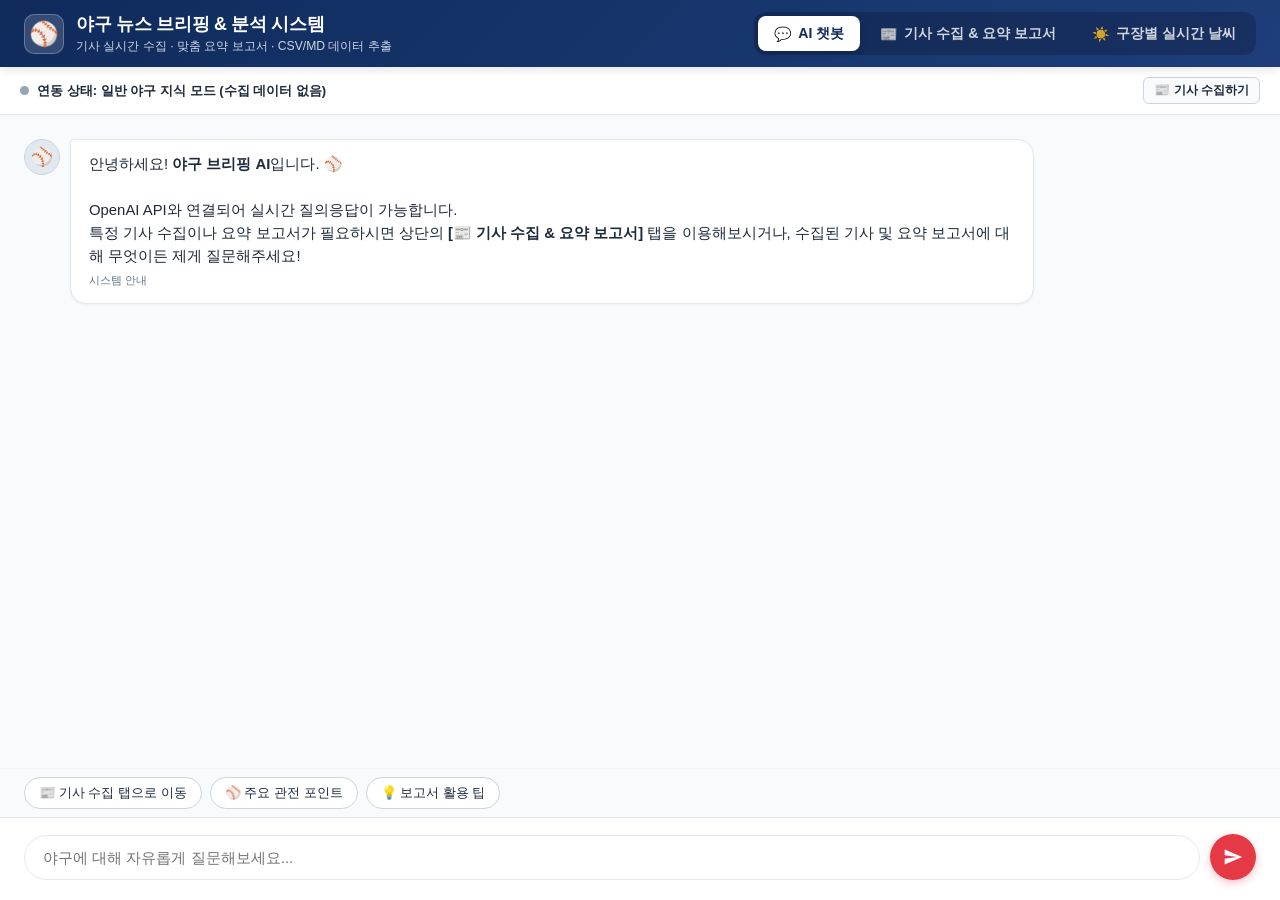
==== src/mini_project_0909/ui/index.html @ 54f8b959 "수정: 기사 검색 키워드 입력 예시 문구 변경 (SSG 랜더스, 김광현) [v1.1.3]" ====
<!DOCTYPE html>
<html lang="ko">
<head>
    <meta charset="UTF-8">
    <meta name="viewport" content="width=device-width, initial-scale=1.0">
    <title>야구 뉴스 브리핑 & 분석 시스템</title>
    <link rel="stylesheet" href="style.css">
</head>
<body>
    <!-- Top Header with Tab Navigation -->
    <header class="app-header">
        <div class="header-brand">
            <div class="header-logo">⚾</div>
            <div class="header-title">
                <h1>야구 뉴스 브리핑 & 분석 시스템</h1>
                <p>기사 실시간 수집 · 맞춤 요약 보고서 · CSV/MD 데이터 추출</p>
            </div>
        </div>

        <!-- Tab Buttons -->
        <nav class="tab-nav">
            <button class="tab-btn active" onclick="switchTab('chat')" id="tabBtn-chat">
                <span>💬</span> AI 챗봇
            </button>
            <button class="tab-btn" onclick="switchTab('research')" id="tabBtn-research">
                <span>📰</span> 기사 수집 & 요약 보고서
            </button>
            <button class="tab-btn" onclick="switchTab('weather')" id="tabBtn-weather">
                <span>☀️</span> 구장별 실시간 날씨
            </button>
        </nav>
    </header>

    <!-- Main Content Area -->
    <main class="main-content">
        <!-- =======================================================
             TAB 1: AI 챗봇
             ======================================================= -->
        <section class="tab-panel active" id="panel-chat">
            <div class="chat-container">
                <!-- 기사 수집 & 요약 보고서 실시간 연동 상태 바 -->
                <div class="chat-context-bar" id="chatContextBar">
                    <div class="context-indicator">
                        <span class="context-dot" id="contextDot"></span>
                        <span class="context-text" id="contextText">연동 상태: 일반 야구 지식 모드 (수집 데이터 없음)</span>
                    </div>
                    <button class="context-action-btn" id="btnContextAction" onclick="switchTab('research')">📰 기사 수집하기</button>
                </div>

                <div class="chat-messages" id="chatMessages">
                    <div class="message-row bot">
                        <div class="avatar bot">⚾</div>
                        <div>
                            <div class="bubble">
                                안녕하세요! <strong>야구 브리핑 AI</strong>입니다. ⚾<br><br>
                                OpenAI API와 연결되어 실시간 질의응답이 가능합니다.<br>
                                특정 기사 수집이나 요약 보고서가 필요하시면 상단의 <strong>[📰 기사 수집 & 요약 보고서]</strong> 탭을 이용해보시거나, 수집된 기사 및 요약 보고서에 대해 무엇이든 제게 질문해주세요!
                                <span class="timestamp">시스템 안내</span>
                            </div>
                        </div>
                    </div>

                    <div class="message-row bot typing-indicator" id="typingIndicator">
                        <div class="avatar bot">⚾</div>
                        <div class="bubble" style="display:flex; align-items:center; gap:5px; padding: 12px 16px;">
                            <span class="typing-dot"></span>
                            <span class="typing-dot"></span>
                            <span class="typing-dot"></span>
                        </div>
                    </div>
                </div>

                <div class="quick-actions" id="quickActions">
                    <button class="quick-btn" onclick="switchTab('research')">📰 기사 수집 탭으로 이동</button>
                    <button class="quick-btn" onclick="sendQuickMessage('최근 KBO 리그 주요 관전 포인트 알려줘')">⚾ 주요 관전 포인트</button>
                    <button class="quick-btn" onclick="sendQuickMessage('야구 기사 스크랩 및 요약 보고서 활용 팁 알려줘')">💡 보고서 활용 팁</button>
                </div>

                <div class="chat-input-container">
                    <form class="input-form" id="chatForm" onsubmit="handleSubmit(event)">
                        <input type="text" id="userInput" class="chat-input" placeholder="야구에 대해 자유롭게 질문해보세요..." autocomplete="off">
                        <button type="submit" class="send-button" title="전송">
                            <svg viewBox="0 0 24 24">
                                <path d="M2.01 21L23 12 2.01 3 2 10l15 2-15 2z"/>
                            </svg>
                        </button>
                    </form>
                </div>
            </div>
        </section>

        <!-- =======================================================
             TAB 2: 기사 수집 & 요약 보고서 (좌우 2분할 뷰)
             ======================================================= -->
        <section class="tab-panel" id="panel-research">
            <div class="research-split-container">
                
                <!-- 1. 좌측 패널: 기사 수집 영역 -->
                <div class="split-panel left">
                    <div class="panel-header">
                        <div class="panel-header-title">
                            <span>🔍</span>
                            <span>야구 기사 수집</span>
                        </div>
                        <span class="panel-badge" id="articleCountBadge">수집된 기사: 0건 (최대 200건)</span>
                    </div>

                    <div class="panel-controls">
                        <div class="form-group">
                            <label class="form-label" for="crawlKeyword">검색 키워드</label>
                            <input type="text" id="crawlKeyword" class="form-input" placeholder="예: SSG 랜더스, 김광현, 포스트시즌, 가을야구">
                        </div>

                        <div class="form-group">
                            <label class="form-label">수집 기간</label>
                            <div class="date-range-wrap">
                                <input type="date" id="crawlStartDate" class="form-input" style="flex:1;">
                                <span style="color:var(--text-muted);">~</span>
                                <input type="date" id="crawlEndDate" class="form-input" style="flex:1;">
                            </div>
                            <div style="font-size: 0.76rem; color: var(--text-muted); margin-top: 4px;">
                                ℹ️ 설정한 기간 내의 순수 야구 기사를 일자별로 최대 200건까지 균등 수집합니다.
                            </div>
                        </div>

                        <div class="btn-group">
                            <button class="btn btn-primary" id="btnCrawl" onclick="handleCrawlArticles()">
                                <span>📥</span> 기사 수집 (최대 200건)
                            </button>
                            <button class="btn btn-secondary" id="btnExportCsv" onclick="handleExportCsv()">
                                <span>💾</span> 데이터 CSV 추출
                            </button>
                        </div>
                    </div>

                    <div class="panel-body" id="articleListContainer">
                        <div class="empty-state">
                            <div class="empty-state-icon">📰</div>
                            <div class="empty-state-text">
                                키워드와 기간을 설정한 후<br>
                                <strong>[기사 수집]</strong> 버튼을 누르면 기사 목록이 출력됩니다.
                            </div>
                        </div>
                    </div>
                </div>

                <!-- 2. 우측 패널: 보고서 작성 영역 -->
                <div class="split-panel right">
                    <div class="panel-header">
                        <div class="panel-header-title">
                            <span>📝</span>
                            <span>AI 요약 보고서 작성</span>
                        </div>
                        <span class="panel-badge" id="reportStatusBadge">대기 중</span>
                    </div>

                    <div class="panel-controls">
                        <div class="form-group">
                            <label class="form-label">보고서 대상 기간 (수집 기사 필터링)</label>
                            <div class="date-range-wrap">
                                <input type="date" id="reportStartDate" class="form-input" style="flex:1;">
                                <span style="color:var(--text-muted);">~</span>
                                <input type="date" id="reportEndDate" class="form-input" style="flex:1;">
                            </div>
                        </div>

                        <div class="btn-group">
                            <button class="btn btn-accent" id="btnGenerateReport" onclick="handleGenerateReport()">
                                <span>⚡</span> 보고서 작성
                            </button>
                            <button class="btn btn-outline" id="btnSaveReportMd" onclick="handleSaveReportMd()">
                                <span>📄</span> 보고서 저장 (.md)
                            </button>
                            <button class="btn btn-secondary" id="btnAskBotAboutReport" onclick="handleAskBotAboutReport()" style="display:none;">
                                <span>💬</span> 챗봇에 질문하기
                            </button>
                        </div>
                    </div>

                    <div class="panel-body" id="reportOutputContainer">
                        <div class="empty-state">
                            <div class="empty-state-icon">📋</div>
                            <div class="empty-state-text">
                                좌측에서 기사를 수집한 뒤 기간을 설정하고<br>
                                <strong>[보고서 작성]</strong> 버튼을 누르면 AI 맞춤 분석 보고서가 생성됩니다.
                            </div>
                        </div>
                    </div>
                </div>

            </div>
        </section>

        <!-- =======================================================
             TAB 3: 구장별 실시간 날씨 (기상청 단기예보 API 연동)
             ======================================================= -->
        <section class="tab-panel" id="panel-weather">
            <div class="weather-dashboard-container">
                <div class="weather-dashboard-header">
                    <div class="weather-header-left">
                        <div class="weather-title">
                            <span>☀️</span>
                            <span>KBO 전국 구장 실시간 기상정보</span>
                        </div>
                        <span class="weather-time-badge" id="weatherTimeBadge">기상청 발표 기준</span>
                    </div>

                    <div class="weather-header-actions">
                        <div class="weather-filter-group">
                            <button class="filter-btn active" id="filterBtn-all" onclick="filterStadiums('all')">전체 구장 (11)</button>
                            <button class="filter-btn" id="filterBtn-main" onclick="filterStadiums('main')">정규 구장 (9)</button>
                            <button class="filter-btn" id="filterBtn-secondary" onclick="filterStadiums('secondary')">제2구장 (2)</button>
                        </div>
                        <button class="btn btn-primary" id="btnRefreshWeather" onclick="loadStadiumWeather(true)">
                            <span>🔄</span> 날씨 새로고침
                        </button>
                    </div>
                </div>

                <div class="weather-dashboard-body">
                    <div class="stadium-weather-grid" id="stadiumWeatherGrid">
                        <!-- 동적으로 11개 구장 날씨 카드 렌더링 -->
                        <div class="empty-state" style="grid-column: 1 / -1;">
                            <div class="empty-state-icon">⏳</div>
                            <div class="empty-state-text">기상청에서 전국 11개 야구장 실시간 날씨 데이터를 불러오고 있습니다...</div>
                        </div>
                    </div>
                </div>
            </div>
        </section>
    </main>

    <!-- Global Toast Alert -->
    <div class="toast" id="toastNotice">
        <span id="toastIcon">ℹ️</span>
        <span id="toastMessage">알림 내용</span>
    </div>

    <script src="app.js"></script>
</body>
</html>
---- src/mini_project_0909/ui/style.css ----
:root {
            --primary: #0f2b5c;
            --primary-light: #1e3d7a;
            --accent: #e63946;
            --accent-hover: #d62839;
            --bg: #f1f5f9;
            --card-bg: #ffffff;
            --text-dark: #1e293b;
            --text-muted: #64748b;
            --border: #e2e8f0;
            --border-focus: #3b82f6;
            --bot-bubble: #ffffff;
            --user-bubble: #0f2b5c;
            --success: #10b981;
            --tag-bg: #e0f2fe;
            --tag-text: #0369a1;
        }

        * {
            box-sizing: border-box;
            margin: 0;
            padding: 0;
            font-family: -apple-system, BlinkMacSystemFont, 'Segoe UI', Roboto, 'Pretendard', 'Malgun Gothic', sans-serif;
        }

        body {
            background: var(--bg);
            height: 100vh;
            display: flex;
            flex-direction: column;
            overflow: hidden;
            color: var(--text-dark);
        }

        /* Top Header & Tab Navigation */
        .app-header {
            background: linear-gradient(135deg, var(--primary) 0%, var(--primary-light) 100%);
            color: white;
            padding: 12px 24px;
            display: flex;
            align-items: center;
            justify-content: space-between;
            box-shadow: 0 2px 10px rgba(0,0,0,0.12);
            z-index: 100;
        }

        .header-brand {
            display: flex;
            align-items: center;
            gap: 12px;
        }

        .header-logo {
            font-size: 24px;
            background: rgba(255, 255, 255, 0.15);
            width: 40px;
            height: 40px;
            display: flex;
            align-items: center;
            justify-content: center;
            border-radius: 10px;
            border: 1px solid rgba(255, 255, 255, 0.25);
        }

        .header-title h1 {
            font-size: 1.12rem;
            font-weight: 700;
            letter-spacing: -0.3px;
        }

        .header-title p {
            font-size: 0.76rem;
            color: rgba(255, 255, 255, 0.8);
            margin-top: 2px;
        }

        /* Nav Tabs */
        .tab-nav {
            display: flex;
            background: rgba(0, 0, 0, 0.2);
            padding: 4px;
            border-radius: 12px;
            gap: 4px;
        }

        .tab-btn {
            background: transparent;
            border: none;
            color: rgba(255, 255, 255, 0.8);
            padding: 8px 16px;
            font-size: 0.88rem;
            font-weight: 600;
            border-radius: 8px;
            cursor: pointer;
            transition: all 0.2s ease;
            display: flex;
            align-items: center;
            gap: 6px;
        }

        .tab-btn:hover {
            color: white;
            background: rgba(255, 255, 255, 0.1);
        }

        .tab-btn.active {
            background: white;
            color: var(--primary);
            box-shadow: 0 2px 6px rgba(0,0,0,0.15);
        }

        /* Content Container */
        .main-content {
            flex: 1;
            position: relative;
            overflow: hidden;
        }

        .tab-panel {
            display: none;
            width: 100%;
            height: 100%;
        }

        .tab-panel.active {
            display: flex;
        }

        /* ============================================================
           TAB 1: AI 챗봇
           ============================================================ */
        .chat-container {
            width: 100%;
            height: 100%;
            background: var(--card-bg);
            display: flex;
            flex-direction: column;
        }

        /* 챗봇 상단 기사/보고서 실시간 연동 상태 바 */
        .chat-context-bar {
            display: flex;
            align-items: center;
            justify-content: space-between;
            padding: 10px 20px;
            background: #ffffff;
            border-bottom: 1px solid var(--border);
            font-size: 0.82rem;
            box-shadow: 0 1px 3px rgba(0,0,0,0.03);
            z-index: 5;
        }

        .context-indicator {
            display: flex;
            align-items: center;
            gap: 8px;
            font-weight: 600;
        }

        .context-dot {
            width: 9px;
            height: 9px;
            border-radius: 50%;
            background: #94a3b8;
            display: inline-block;
            transition: all 0.3s ease;
        }

        .context-dot.active-articles {
            background: #3b82f6;
            box-shadow: 0 0 6px rgba(59, 130, 246, 0.7);
        }

        .context-dot.active-report {
            background: #10b981;
            box-shadow: 0 0 6px rgba(16, 185, 129, 0.7);
        }

        .context-text {
            color: var(--text-dark);
        }

        .context-action-btn {
            background: #f8fafc;
            border: 1px solid #cbd5e1;
            border-radius: 6px;
            padding: 4px 10px;
            font-size: 0.78rem;
            font-weight: 600;
            color: var(--text-dark);
            cursor: pointer;
            transition: all 0.2s ease;
        }

        .context-action-btn:hover {
            background: #e2e8f0;
            color: var(--primary);
        }

        .chat-messages {
            flex: 1;
            padding: 24px;
            overflow-y: auto;
            display: flex;
            flex-direction: column;
            gap: 18px;
            background: #f8fafc;
        }

        .message-row {
            display: flex;
            align-items: flex-start;
            gap: 10px;
            max-width: 82%;
            animation: fadeIn 0.25s ease-out;
        }

        @keyframes fadeIn {
            from { opacity: 0; transform: translateY(6px); }
            to { opacity: 1; transform: translateY(0); }
        }

        .message-row.user {
            align-self: flex-end;
            flex-direction: row-reverse;
        }

        .avatar {
            width: 36px;
            height: 36px;
            border-radius: 50%;
            display: flex;
            align-items: center;
            justify-content: center;
            font-size: 18px;
            flex-shrink: 0;
        }

        .avatar.bot {
            background: #e2e8f0;
            border: 1px solid #cbd5e1;
        }

        .avatar.user {
            background: #dbeafe;
            border: 1px solid #bfdbfe;
        }

        .bubble {
            padding: 13px 18px;
            border-radius: 16px;
            font-size: 0.93rem;
            line-height: 1.55;
            word-break: break-word;
            box-shadow: 0 1px 3px rgba(0,0,0,0.05);
            position: relative;
        }

        .message-row.bot .bubble {
            background: var(--bot-bubble);
            color: var(--text-dark);
            border: 1px solid var(--border);
            border-top-left-radius: 4px;
        }

        .message-row.user .bubble {
            background: var(--user-bubble);
            color: #ffffff;
            border-top-right-radius: 4px;
        }

        .timestamp {
            font-size: 0.7rem;
            color: var(--text-muted);
            margin-top: 4px;
            display: block;
        }

        .message-row.user .timestamp {
            text-align: right;
            color: rgba(255,255,255,0.7);
        }

        .quick-actions {
            padding: 8px 24px;
            background: #f8fafc;
            display: flex;
            gap: 8px;
            overflow-x: auto;
            border-top: 1px solid #f1f5f9;
        }

        .quick-btn {
            background: #ffffff;
            border: 1px solid #cbd5e1;
            border-radius: 20px;
            padding: 6px 14px;
            font-size: 0.82rem;
            color: var(--text-dark);
            cursor: pointer;
            white-space: nowrap;
            transition: all 0.2s ease;
            display: inline-flex;
            align-items: center;
            gap: 4px;
        }

        .quick-btn:hover {
            background: #eff6ff;
            border-color: #93c5fd;
            color: var(--primary);
            transform: translateY(-1px);
        }

        .typing-indicator {
            display: none;
            align-items: center;
            gap: 4px;
            padding: 12px 18px;
            background: white;
            border: 1px solid var(--border);
            border-radius: 16px;
            border-top-left-radius: 4px;
            width: fit-content;
        }

        .typing-dot {
            width: 7px;
            height: 7px;
            background: #94a3b8;
            border-radius: 50%;
            animation: bounce 1.4s infinite ease-in-out both;
        }

        .typing-dot:nth-child(1) { animation-delay: -0.32s; }
        .typing-dot:nth-child(2) { animation-delay: -0.16s; }

        @keyframes bounce {
            0%, 80%, 100% { transform: scale(0); }
            40% { transform: scale(1); }
        }

        .chat-input-container {
            padding: 16px 24px 20px;
            background: white;
            border-top: 1px solid var(--border);
        }

        .input-form {
            display: flex;
            gap: 10px;
            align-items: center;
        }

        .chat-input {
            flex: 1;
            padding: 13px 18px;
            border: 1.5px solid var(--border);
            border-radius: 24px;
            font-size: 0.95rem;
            outline: none;
            transition: border-color 0.2s ease, box-shadow 0.2s ease;
        }

        .chat-input:focus {
            border-color: var(--primary-light);
            box-shadow: 0 0 0 3px rgba(30, 61, 122, 0.12);
        }

        .send-button {
            background: var(--accent);
            color: white;
            border: none;
            width: 46px;
            height: 46px;
            border-radius: 50%;
            display: flex;
            align-items: center;
            justify-content: center;
            cursor: pointer;
            transition: all 0.2s ease;
            box-shadow: 0 3px 8px rgba(230, 57, 70, 0.3);
        }

        .send-button:hover {
            background: var(--accent-hover);
            transform: translateY(-1px);
        }

        .send-button svg {
            width: 20px;
            height: 20px;
            fill: white;
        }

        /* ============================================================
           TAB 2: 기사 수집 & 요약 보고서 (좌우 2분할 뷰)
           ============================================================ */
        .research-split-container {
            display: grid;
            grid-template-columns: 1fr 1fr;
            width: 100%;
            height: 100%;
            background: #f1f5f9;
            overflow: hidden;
        }

        .split-panel {
            display: flex;
            flex-direction: column;
            height: 100%;
            background: white;
            overflow: hidden;
        }

        .split-panel.left {
            border-right: 2px solid var(--border);
        }

        /* Panel Header */
        .panel-header {
            padding: 16px 20px;
            border-bottom: 1px solid var(--border);
            background: #f8fafc;
            display: flex;
            align-items: center;
            justify-content: space-between;
        }

        .panel-header-title {
            display: flex;
            align-items: center;
            gap: 8px;
            font-size: 1.05rem;
            font-weight: 700;
            color: var(--primary);
        }

        .panel-badge {
            font-size: 0.75rem;
            padding: 3px 8px;
            border-radius: 12px;
            font-weight: 600;
            background: #e2e8f0;
            color: var(--text-muted);
        }

        /* Controls Section */
        .panel-controls {
            padding: 18px 20px;
            background: white;
            border-bottom: 1px solid var(--border);
            display: flex;
            flex-direction: column;
            gap: 12px;
        }

        .form-row {
            display: flex;
            gap: 10px;
            align-items: center;
        }

        .form-group {
            display: flex;
            flex-direction: column;
            gap: 5px;
            flex: 1;
        }

        .form-label {
            font-size: 0.78rem;
            font-weight: 600;
            color: var(--text-muted);
        }

        .form-input {
            padding: 9px 12px;
            border: 1px solid var(--border);
            border-radius: 8px;
            font-size: 0.88rem;
            outline: none;
            transition: all 0.2s ease;
        }

        .form-input:focus {
            border-color: var(--border-focus);
            box-shadow: 0 0 0 2px rgba(59, 130, 246, 0.15);
        }

        .date-range-wrap {
            display: flex;
            align-items: center;
            gap: 6px;
        }

        .btn-group {
            display: flex;
            gap: 8px;
            margin-top: 4px;
        }

        /* Modern Buttons */
        .btn {
            display: inline-flex;
            align-items: center;
            justify-content: center;
            gap: 6px;
            padding: 9px 16px;
            border-radius: 8px;
            font-size: 0.86rem;
            font-weight: 600;
            cursor: pointer;
            transition: all 0.2s ease;
            border: 1px solid transparent;
            white-space: nowrap;
        }

        .btn-primary {
            background: var(--primary);
            color: white;
        }

        .btn-primary:hover {
            background: var(--primary-light);
            transform: translateY(-1px);
        }

        .btn-secondary {
            background: #10b981;
            color: white;
        }

        .btn-secondary:hover {
            background: #059669;
            transform: translateY(-1px);
        }

        .btn-accent {
            background: var(--accent);
            color: white;
        }

        .btn-accent:hover {
            background: var(--accent-hover);
            transform: translateY(-1px);
        }

        .btn-outline {
            background: white;
            border: 1px solid #cbd5e1;
            color: var(--text-dark);
        }

        .btn-outline:hover {
            background: #f1f5f9;
            border-color: #94a3b8;
        }

        .btn:disabled {
            opacity: 0.55;
            cursor: not-allowed;
            transform: none !important;
        }

        /* Panel Body / Results Area */
        .panel-body {
            flex: 1;
            padding: 18px 20px;
            overflow-y: auto;
            background: #f8fafc;
            display: flex;
            flex-direction: column;
            gap: 12px;
        }

        /* Empty State */
        .empty-state {
            margin: auto;
            text-align: center;
            color: var(--text-muted);
            padding: 30px;
        }

        .empty-state-icon {
            font-size: 40px;
            margin-bottom: 12px;
            opacity: 0.7;
        }

        .empty-state-text {
            font-size: 0.9rem;
            line-height: 1.5;
        }

        /* Article Card */
        .article-card {
            background: white;
            border: 1px solid var(--border);
            border-radius: 10px;
            padding: 14px 16px;
            transition: all 0.2s ease;
            display: flex;
            flex-direction: column;
            gap: 8px;
            box-shadow: 0 1px 3px rgba(0,0,0,0.03);
        }

        .article-card:hover {
            border-color: #93c5fd;
            box-shadow: 0 4px 12px rgba(15, 43, 92, 0.08);
            transform: translateY(-1px);
        }

        .article-card-header {
            display: flex;
            align-items: center;
            justify-content: space-between;
            gap: 8px;
        }

        .article-meta {
            display: flex;
            align-items: center;
            gap: 8px;
            font-size: 0.75rem;
            color: var(--text-muted);
        }

        .category-badge {
            background: #dbeafe;
            color: #1e40af;
            padding: 2px 7px;
            border-radius: 4px;
            font-weight: 700;
            font-size: 0.72rem;
        }

        .press-badge {
            background: #e2e8f0;
            padding: 2px 6px;
            border-radius: 4px;
            font-weight: 600;
            color: #334155;
        }

        .article-title {
            font-size: 0.95rem;
            font-weight: 700;
            color: #0f172a;
            text-decoration: none;
            line-height: 1.4;
        }

        .article-title:hover {
            color: var(--accent);
        }

        .article-snippet {
            font-size: 0.82rem;
            color: #475569;
            line-height: 1.45;
        }

        /* Report Preview Area */
        .report-preview {
            background: white;
            border: 1px solid var(--border);
            border-radius: 12px;
            padding: 24px;
            font-size: 0.92rem;
            line-height: 1.7;
            color: #1e293b;
            box-shadow: 0 2px 8px rgba(0, 0, 0, 0.04);
            word-break: break-word;
        }

        .report-header-banner {
            display: flex;
            align-items: center;
            gap: 8px;
            background: #eff6ff;
            border: 1px solid #bfdbfe;
            color: #1e40af;
            padding: 10px 14px;
            border-radius: 8px;
            font-size: 0.84rem;
            font-weight: 600;
            margin-bottom: 18px;
        }

        .report-h1 {
            color: var(--primary);
            font-size: 1.3rem;
            font-weight: 700;
            padding-bottom: 8px;
            margin-bottom: 14px;
            border-bottom: 2px solid #e2e8f0;
        }

        .report-h2 {
            color: var(--primary-light);
            font-size: 1.1rem;
            font-weight: 700;
            margin-top: 18px;
            margin-bottom: 8px;
            padding-bottom: 4px;
            border-bottom: 1px solid #f1f5f9;
        }

        .report-h3 {
            color: #334155;
            font-size: 0.98rem;
            font-weight: 600;
            margin-top: 12px;
            margin-bottom: 6px;
        }

        .report-item {
            margin-left: 18px;
            list-style-type: disc;
            margin-bottom: 6px;
            color: #334155;
        }

        .report-item-num {
            margin-left: 6px;
            list-style-type: none;
            margin-bottom: 8px;
            display: flex;
            align-items: flex-start;
            gap: 6px;
        }

        .num-badge {
            font-weight: 700;
            color: var(--primary);
            min-width: 20px;
        }

        .report-quote {
            border-left: 4px solid #3b82f6;
            background: #f8fafc;
            padding: 8px 14px;
            border-radius: 0 6px 6px 0;
            color: #475569;
            margin: 10px 0;
            font-style: italic;
        }

        .report-hr {
            border: none;
            border-top: 1px dashed #cbd5e1;
            margin: 16px 0;
        }

        .report-link {
            display: inline-flex;
            align-items: center;
            gap: 3px;
            padding: 2px 8px;
            margin: 0 3px;
            background: #eff6ff;
            border: 1px solid #bfdbfe;
            border-radius: 6px;
            color: #1d4ed8;
            font-size: 0.82rem;
            font-weight: 600;
            text-decoration: none;
            transition: all 0.2s ease;
            vertical-align: middle;
            cursor: pointer;
        }

        .report-link:hover {
            background: #2563eb;
            color: #ffffff;
            border-color: #2563eb;
            transform: translateY(-1px);
            box-shadow: 0 2px 5px rgba(37, 99, 235, 0.25);
        }

        /* Toast Notice */
        .toast {
            position: fixed;
            bottom: 24px;
            right: 24px;
            background: rgba(15, 43, 92, 0.95);
            color: white;
            padding: 12px 20px;
            border-radius: 10px;
            font-size: 0.88rem;
            font-weight: 500;
            box-shadow: 0 6px 20px rgba(0,0,0,0.2);
            display: none;
            align-items: center;
            gap: 8px;
            z-index: 1000;
            animation: slideUp 0.3s ease;
        }

        @keyframes slideUp {
            from { transform: translateY(20px); opacity: 0; }
            to { transform: translateY(0); opacity: 1; }
        }

        /* ============================================================
           TAB 3: 구장별 실시간 날씨 대시보드
           ============================================================ */
        .weather-dashboard-container {
            width: 100%;
            height: 100%;
            display: flex;
            flex-direction: column;
            background: #f8fafc;
            overflow: hidden;
        }

        .weather-dashboard-header {
            padding: 16px 24px;
            background: white;
            border-bottom: 1px solid var(--border);
            display: flex;
            align-items: center;
            justify-content: space-between;
            gap: 16px;
            box-shadow: 0 1px 3px rgba(0,0,0,0.03);
            flex-wrap: wrap;
        }

        .weather-header-left {
            display: flex;
            align-items: center;
            gap: 12px;
        }

        .weather-title {
            font-size: 1.12rem;
            font-weight: 700;
            color: var(--primary);
            display: flex;
            align-items: center;
            gap: 8px;
        }

        .weather-time-badge {
            font-size: 0.78rem;
            padding: 4px 10px;
            background: #f1f5f9;
            color: #64748b;
            border-radius: 20px;
            font-weight: 600;
            border: 1px solid #e2e8f0;
        }

        .weather-header-actions {
            display: flex;
            align-items: center;
            gap: 12px;
        }

        .weather-filter-group {
            display: flex;
            background: #f1f5f9;
            padding: 3px;
            border-radius: 8px;
            gap: 2px;
        }

        .filter-btn {
            background: transparent;
            border: none;
            padding: 6px 12px;
            font-size: 0.8rem;
            font-weight: 600;
            color: #64748b;
            border-radius: 6px;
            cursor: pointer;
            transition: all 0.2s ease;
        }

        .filter-btn:hover {
            color: var(--text-dark);
        }

        .filter-btn.active {
            background: white;
            color: var(--primary);
            box-shadow: 0 1px 3px rgba(0,0,0,0.1);
        }

        .weather-dashboard-body {
            flex: 1;
            padding: 24px;
            overflow-y: auto;
        }

        .stadium-weather-grid {
            display: grid;
            grid-template-columns: repeat(auto-fill, minmax(320px, 1fr));
            gap: 18px;
        }

        .stadium-card {
            background: white;
            border-radius: 12px;
            border: 1px solid var(--border);
            overflow: hidden;
            box-shadow: 0 2px 8px rgba(0,0,0,0.04);
            display: flex;
            flex-direction: column;
            transition: all 0.25s cubic-bezier(0.4, 0, 0.2, 1);
            position: relative;
        }

        .stadium-card:hover {
            transform: translateY(-3px);
            box-shadow: 0 8px 20px rgba(0,0,0,0.08);
            border-color: #cbd5e1;
        }

        .stadium-card-top-bar {
            height: 4px;
            width: 100%;
        }

        .stadium-card-header {
            padding: 16px 18px 10px;
            display: flex;
            justify-content: space-between;
            align-items: flex-start;
        }

        .stadium-info {
            display: flex;
            flex-direction: column;
            gap: 3px;
        }

        .stadium-name {
            font-size: 1.05rem;
            font-weight: 700;
            color: var(--text-dark);
            display: flex;
            align-items: center;
            gap: 6px;
        }

        .stadium-city {
            font-size: 0.78rem;
            color: var(--text-muted);
        }

        .team-tag {
            padding: 3px 9px;
            border-radius: 6px;
            font-size: 0.75rem;
            font-weight: 700;
            color: white;
            white-space: nowrap;
        }

        .stadium-card-main {
            padding: 8px 18px 14px;
            display: flex;
            align-items: center;
            justify-content: space-between;
        }

        .weather-temp-wrap {
            display: flex;
            align-items: center;
            gap: 12px;
        }

        .weather-large-icon {
            font-size: 2.5rem;
            line-height: 1;
            filter: drop-shadow(0 2px 4px rgba(0,0,0,0.1));
        }

        .weather-temp {
            font-size: 2.2rem;
            font-weight: 800;
            color: var(--text-dark);
            line-height: 1;
            letter-spacing: -0.5px;
        }

        .game-status-badge {
            padding: 6px 12px;
            border-radius: 20px;
            font-size: 0.8rem;
            font-weight: 700;
            display: inline-flex;
            align-items: center;
            gap: 4px;
        }

        .badge-safe {
            background: #ecfdf5;
            color: #059669;
            border: 1px solid #a7f3d0;
        }

        .badge-dome {
            background: #eff6ff;
            color: #1d4ed8;
            border: 1px solid #bfdbfe;
        }

        .badge-caution {
            background: #fffbeb;
            color: #d97706;
            border: 1px solid #fde68a;
        }

        .badge-danger {
            background: #fef2f2;
            color: #dc2626;
            border: 1px solid #fecaca;
        }

        .badge-warning {
            background: #fff7ed;
            color: #ea580c;
            border: 1px solid #fed7aa;
        }

        .stadium-metrics-grid {
            display: grid;
            grid-template-columns: repeat(3, 1fr);
            gap: 8px;
            padding: 0 18px 14px;
        }

        .metric-chip {
            background: #f8fafc;
            border: 1px solid #e2e8f0;
            border-radius: 8px;
            padding: 8px 6px;
            text-align: center;
            display: flex;
            flex-direction: column;
            gap: 2px;
        }

        .metric-label {
            font-size: 0.72rem;
            color: #64748b;
            font-weight: 500;
        }

        .metric-value {
            font-size: 0.86rem;
            font-weight: 700;
            color: var(--text-dark);
        }

        .stadium-card-footer {
            padding: 10px 18px;
            background: #fafafa;
            border-top: 1px solid #f1f5f9;
            font-size: 0.76rem;
            color: #475569;
            display: flex;
            align-items: center;
            gap: 6px;
        }
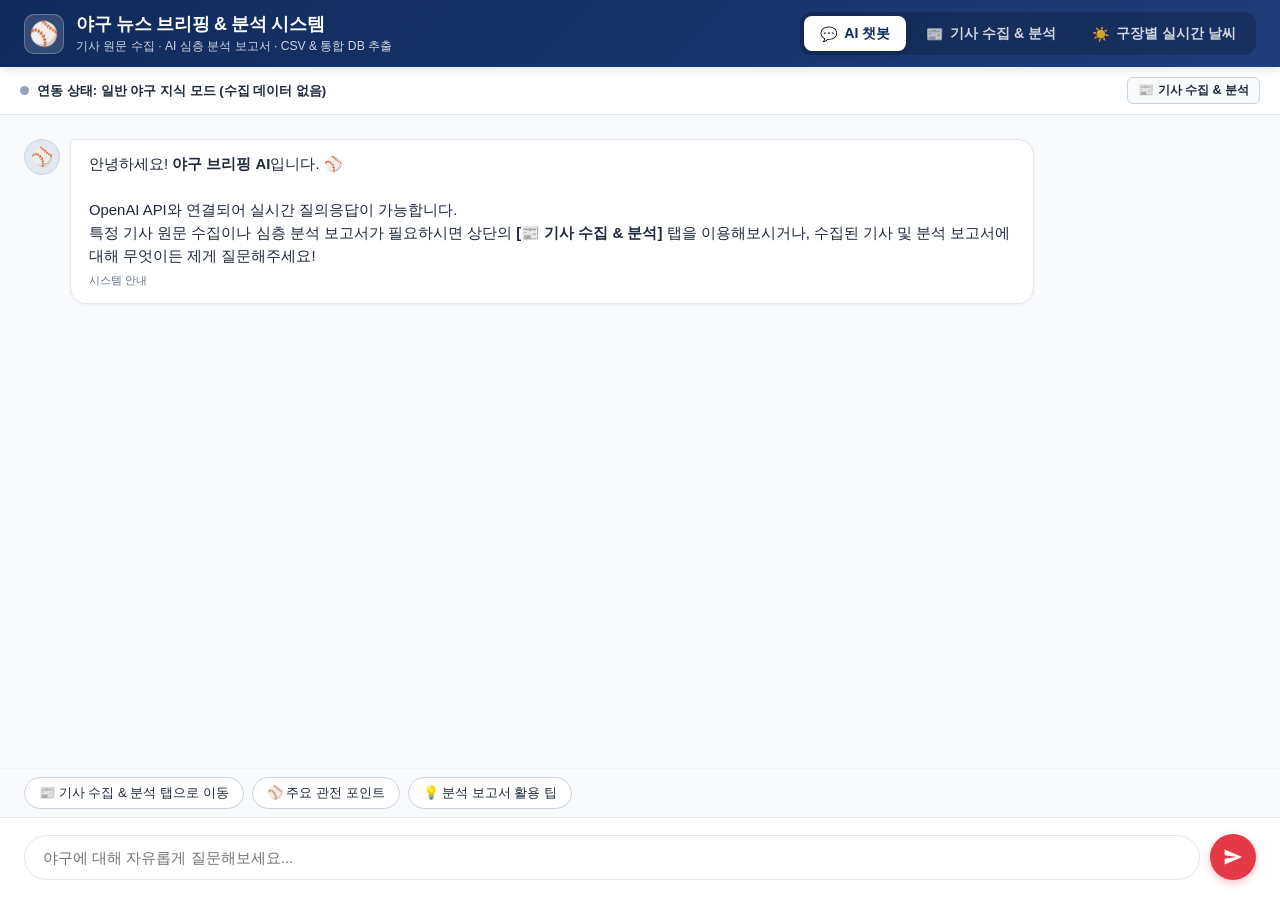
==== commit 225890ed: "기능: '기사 수집 & 분석' 탭 UI 텍스트 전면 개편 및 원문·보고서 연동 파이프라인 정비" ====
--- a/src/mini_project_0909/ui/index.html
+++ b/src/mini_project_0909/ui/index.html
@@ -13,7 +13,7 @@
             <div class="header-logo">⚾</div>
             <div class="header-title">
                 <h1>야구 뉴스 브리핑 & 분석 시스템</h1>
-                <p>기사 실시간 수집 · 맞춤 요약 보고서 · CSV/MD 데이터 추출</p>
+                <p>기사 원문 수집 · AI 심층 분석 보고서 · CSV & 통합 DB 추출</p>
             </div>
         </div>
 
@@ -23,7 +23,7 @@
                 <span>💬</span> AI 챗봇
             </button>
             <button class="tab-btn" onclick="switchTab('research')" id="tabBtn-research">
-                <span>📰</span> 기사 수집 & 요약 보고서
+                <span>📰</span> 기사 수집 & 분석
             </button>
             <button class="tab-btn" onclick="switchTab('weather')" id="tabBtn-weather">
                 <span>☀️</span> 구장별 실시간 날씨
@@ -44,7 +44,7 @@
                         <span class="context-dot" id="contextDot"></span>
                         <span class="context-text" id="contextText">연동 상태: 일반 야구 지식 모드 (수집 데이터 없음)</span>
                     </div>
-                    <button class="context-action-btn" id="btnContextAction" onclick="switchTab('research')">📰 기사 수집하기</button>
+                    <button class="context-action-btn" id="btnContextAction" onclick="switchTab('research')">📰 기사 수집 & 분석</button>
                 </div>
 
                 <div class="chat-messages" id="chatMessages">
@@ -54,7 +54,7 @@
                             <div class="bubble">
                                 안녕하세요! <strong>야구 브리핑 AI</strong>입니다. ⚾<br><br>
                                 OpenAI API와 연결되어 실시간 질의응답이 가능합니다.<br>
-                                특정 기사 수집이나 요약 보고서가 필요하시면 상단의 <strong>[📰 기사 수집 & 요약 보고서]</strong> 탭을 이용해보시거나, 수집된 기사 및 요약 보고서에 대해 무엇이든 제게 질문해주세요!
+                                특정 기사 원문 수집이나 심층 분석 보고서가 필요하시면 상단의 <strong>[📰 기사 수집 & 분석]</strong> 탭을 이용해보시거나, 수집된 기사 및 분석 보고서에 대해 무엇이든 제게 질문해주세요!
                                 <span class="timestamp">시스템 안내</span>
                             </div>
                         </div>
@@ -71,9 +71,9 @@
                 </div>
 
                 <div class="quick-actions" id="quickActions">
-                    <button class="quick-btn" onclick="switchTab('research')">📰 기사 수집 탭으로 이동</button>
+                    <button class="quick-btn" onclick="switchTab('research')">📰 기사 수집 & 분석 탭으로 이동</button>
                     <button class="quick-btn" onclick="sendQuickMessage('최근 KBO 리그 주요 관전 포인트 알려줘')">⚾ 주요 관전 포인트</button>
-                    <button class="quick-btn" onclick="sendQuickMessage('야구 기사 스크랩 및 요약 보고서 활용 팁 알려줘')">💡 보고서 활용 팁</button>
+                    <button class="quick-btn" onclick="sendQuickMessage('기사 원문 수집 및 AI 분석 보고서 활용 팁 알려줘')">💡 분석 보고서 활용 팁</button>
                 </div>
 
                 <div class="chat-input-container">
@@ -90,7 +90,7 @@
         </section>
 
         <!-- =======================================================
-             TAB 2: 기사 수집 & 요약 보고서 (좌우 2분할 뷰)
+             TAB 2: 기사 수집 & 분석 (좌우 2분할 뷰)
              ======================================================= -->
         <section class="tab-panel" id="panel-research">
             <div class="research-split-container">
@@ -100,7 +100,7 @@
                     <div class="panel-header">
                         <div class="panel-header-title">
                             <span>🔍</span>
-                            <span>야구 기사 수집</span>
+                            <span>야구 기사 원문 수집</span>
                         </div>
                         <span class="panel-badge" id="articleCountBadge">수집된 기사: 0건 (최대 200건)</span>
                     </div>
@@ -119,16 +119,16 @@
                                 <input type="date" id="crawlEndDate" class="form-input" style="flex:1;">
                             </div>
                             <div style="font-size: 0.76rem; color: var(--text-muted); margin-top: 4px;">
-                                ℹ️ 설정한 기간 내의 순수 야구 기사를 일자별로 최대 200건까지 균등 수집합니다.
+                                ℹ️ 설정한 기간 내의 야구 기사 본문(원문 전체)을 일자별로 최대 200건까지 자동 병렬 수집합니다.
                             </div>
                         </div>
 
                         <div class="btn-group">
                             <button class="btn btn-primary" id="btnCrawl" onclick="handleCrawlArticles()">
-                                <span>📥</span> 기사 수집 (최대 200건)
+                                <span>📥</span> 기사 원문 수집 (최대 200건)
                             </button>
                             <button class="btn btn-secondary" id="btnExportCsv" onclick="handleExportCsv()">
-                                <span>💾</span> 데이터 CSV 추출
+                                <span>💾</span> 기사 원문 CSV 추출
                             </button>
                         </div>
                     </div>
@@ -137,8 +137,8 @@
                         <div class="empty-state">
                             <div class="empty-state-icon">📰</div>
                             <div class="empty-state-text">
-                                키워드와 기간을 설정한 후<br>
-                                <strong>[기사 수집]</strong> 버튼을 누르면 기사 목록이 출력됩니다.
+                                키워드와 수집 기간을 설정한 후<br>
+                                <strong>[기사 원문 수집]</strong> 버튼을 누르면 기사 본문 전체가 수집됩니다.
                             </div>
                         </div>
                     </div>
@@ -149,14 +149,14 @@
                     <div class="panel-header">
                         <div class="panel-header-title">
                             <span>📝</span>
-                            <span>AI 요약 보고서 작성</span>
+                            <span>AI 심층 분석 보고서</span>
                         </div>
                         <span class="panel-badge" id="reportStatusBadge">대기 중</span>
                     </div>
 
                     <div class="panel-controls">
                         <div class="form-group">
-                            <label class="form-label">보고서 대상 기간 (수집 기사 필터링)</label>
+                            <label class="form-label">분석 대상 기간 (수집 기사 필터링)</label>
                             <div class="date-range-wrap">
                                 <input type="date" id="reportStartDate" class="form-input" style="flex:1;">
                                 <span style="color:var(--text-muted);">~</span>
@@ -166,10 +166,13 @@
 
                         <div class="btn-group">
                             <button class="btn btn-accent" id="btnGenerateReport" onclick="handleGenerateReport()">
-                                <span>⚡</span> 보고서 작성
+                                <span>⚡</span> AI 보고서 작성
                             </button>
                             <button class="btn btn-outline" id="btnSaveReportMd" onclick="handleSaveReportMd()">
                                 <span>📄</span> 보고서 저장 (.md)
+                            </button>
+                            <button class="btn btn-db" id="btnExportDb" onclick="handleExportDb()" title="키워드별 누적 관계형 DB(기사 원문 및 AI 보고서 통합 저장) 추출">
+                                <span>🗄️</span> 데이터베이스 추출 (.db)
                             </button>
                             <button class="btn btn-secondary" id="btnAskBotAboutReport" onclick="handleAskBotAboutReport()" style="display:none;">
                                 <span>💬</span> 챗봇에 질문하기
@@ -181,8 +184,11 @@
                         <div class="empty-state">
                             <div class="empty-state-icon">📋</div>
                             <div class="empty-state-text">
-                                좌측에서 기사를 수집한 뒤 기간을 설정하고<br>
-                                <strong>[보고서 작성]</strong> 버튼을 누르면 AI 맞춤 분석 보고서가 생성됩니다.
+                                좌측에서 기사 원문을 수집한 뒤 분석 기간을 설정하고<br>
+                                <strong>[AI 보고서 작성]</strong> 버튼을 누르면 기사 전문을 분석하여 맞춤 보고서를 생성합니다.<br>
+                                <span style="font-size: 0.78rem; color: var(--text-muted); margin-top: 6px; display: inline-block;">
+                                    ※ 작성된 보고서는 기사 원문과 함께 관계형 데이터베이스(.db)로 추출할 수 있습니다.
+                                </span>
                             </div>
                         </div>
                     </div>
--- a/src/mini_project_0909/ui/style.css
+++ b/src/mini_project_0909/ui/style.css
@@ -498,6 +498,7 @@
             display: flex;
             gap: 8px;
             margin-top: 4px;
+            flex-wrap: wrap;
         }
 
         /* Modern Buttons */
@@ -534,6 +535,18 @@
         .btn-secondary:hover {
             background: #059669;
             transform: translateY(-1px);
+        }
+
+        .btn-db {
+            background: #2563eb;
+            color: white;
+            box-shadow: 0 1px 2px rgba(37, 99, 235, 0.2);
+        }
+
+        .btn-db:hover {
+            background: #1d4ed8;
+            transform: translateY(-1px);
+            box-shadow: 0 3px 8px rgba(37, 99, 235, 0.3);
         }
 
         .btn-accent {
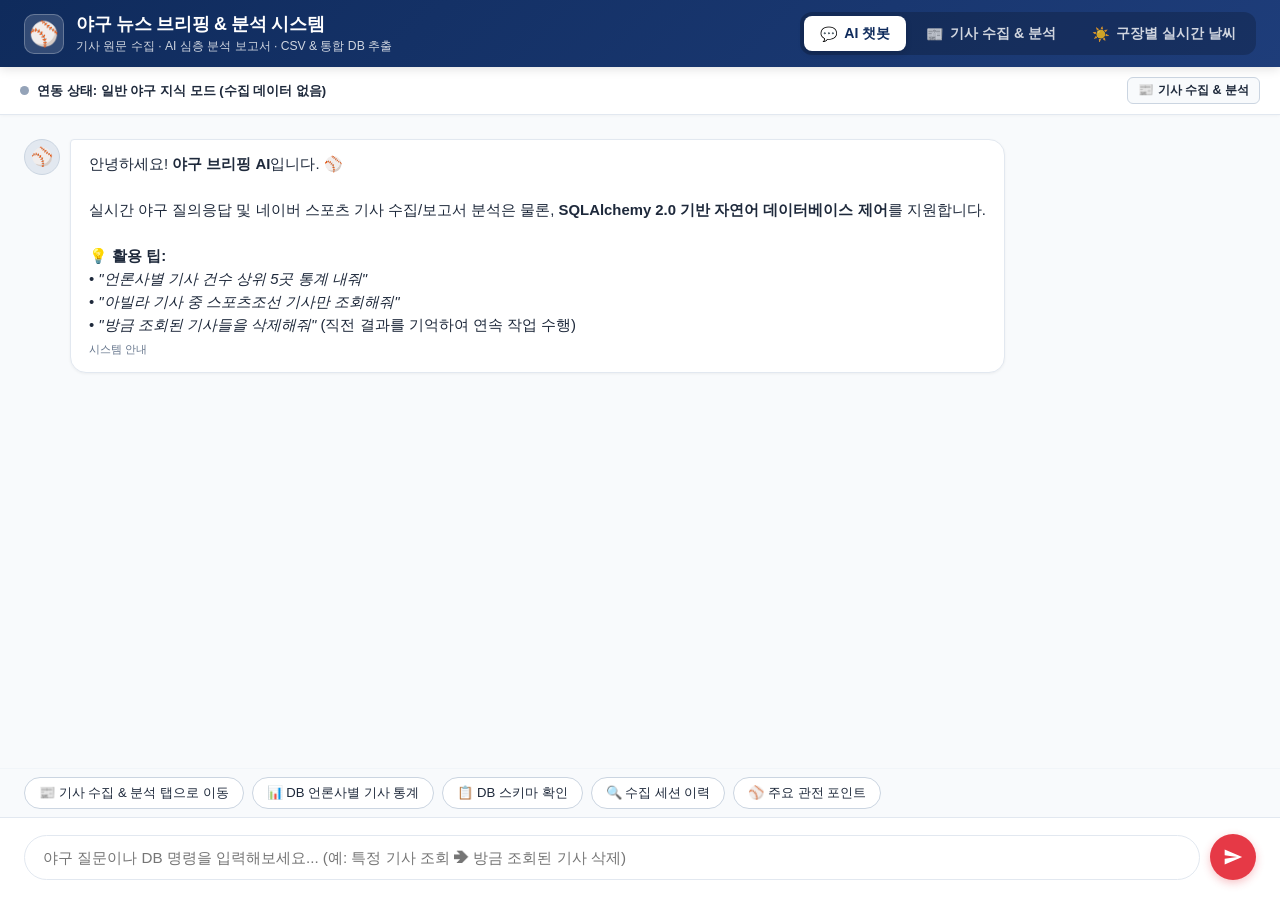
==== commit 66c1590d: "기능: 챗봇 UI 내 SQL 실행 쿼리 코드박스·삭제 배지 및 마크다운 표 렌더링 지원" ====
--- a/src/mini_project_0909/ui/index.html
+++ b/src/mini_project_0909/ui/index.html
@@ -53,8 +53,12 @@
                         <div>
                             <div class="bubble">
                                 안녕하세요! <strong>야구 브리핑 AI</strong>입니다. ⚾<br><br>
-                                OpenAI API와 연결되어 실시간 질의응답이 가능합니다.<br>
-                                특정 기사 원문 수집이나 심층 분석 보고서가 필요하시면 상단의 <strong>[📰 기사 수집 & 분석]</strong> 탭을 이용해보시거나, 수집된 기사 및 분석 보고서에 대해 무엇이든 제게 질문해주세요!
+                                실시간 야구 질의응답 및 네이버 스포츠 기사 수집/보고서 분석은 물론, 
+                                <strong>SQLAlchemy 2.0 기반 자연어 데이터베이스 제어</strong>를 지원합니다.<br><br>
+                                💡 <strong>활용 팁:</strong><br>
+                                • <em>"언론사별 기사 건수 상위 5곳 통계 내줘"</em><br>
+                                • <em>"아빌라 기사 중 스포츠조선 기사만 조회해줘"</em><br>
+                                • <em>"방금 조회된 기사들을 삭제해줘"</em> (직전 결과를 기억하여 연속 작업 수행)
                                 <span class="timestamp">시스템 안내</span>
                             </div>
                         </div>
@@ -72,13 +76,15 @@
 
                 <div class="quick-actions" id="quickActions">
                     <button class="quick-btn" onclick="switchTab('research')">📰 기사 수집 & 분석 탭으로 이동</button>
+                    <button class="quick-btn" onclick="sendQuickMessage('DB에 저장된 언론사별 기사 건수 상위 5곳 통계 내줘')">📊 DB 언론사별 기사 통계</button>
+                    <button class="quick-btn" onclick="sendQuickMessage('현재 데이터베이스에 어떤 테이블들이 있고 구조가 어떻게 돼?')">📋 DB 스키마 확인</button>
+                    <button class="quick-btn" onclick="sendQuickMessage('DB에 저장된 최근 수집 세션 이력 5개 보여줘')">🔍 수집 세션 이력</button>
                     <button class="quick-btn" onclick="sendQuickMessage('최근 KBO 리그 주요 관전 포인트 알려줘')">⚾ 주요 관전 포인트</button>
-                    <button class="quick-btn" onclick="sendQuickMessage('기사 원문 수집 및 AI 분석 보고서 활용 팁 알려줘')">💡 분석 보고서 활용 팁</button>
                 </div>
 
                 <div class="chat-input-container">
                     <form class="input-form" id="chatForm" onsubmit="handleSubmit(event)">
-                        <input type="text" id="userInput" class="chat-input" placeholder="야구에 대해 자유롭게 질문해보세요..." autocomplete="off">
+                        <input type="text" id="userInput" class="chat-input" placeholder="야구 질문이나 DB 명령을 입력해보세요... (예: 특정 기사 조회 ➔ 방금 조회된 기사 삭제)" autocomplete="off">
                         <button type="submit" class="send-button" title="전송">
                             <svg viewBox="0 0 24 24">
                                 <path d="M2.01 21L23 12 2.01 3 2 10l15 2-15 2z"/>
@@ -168,10 +174,13 @@
                             <button class="btn btn-accent" id="btnGenerateReport" onclick="handleGenerateReport()">
                                 <span>⚡</span> AI 보고서 작성
                             </button>
+                            <button class="btn btn-outline" id="btnOpenSavedReports" onclick="handleOpenSavedReportsModal()" title="storage/report 폴더에 저장된 이전 AI 보고서를 불러와 열람합니다.">
+                                <span>📂</span> 보고서 열기
+                            </button>
                             <button class="btn btn-outline" id="btnSaveReportMd" onclick="handleSaveReportMd()">
                                 <span>📄</span> 보고서 저장 (.md)
                             </button>
-                            <button class="btn btn-db" id="btnExportDb" onclick="handleExportDb()" title="키워드별 누적 관계형 DB(기사 원문 및 AI 보고서 통합 저장) 추출">
+                            <button class="btn btn-db" id="btnExportDb" onclick="handleExportDb()" title="AI 보고서가 없으면 자동 작성 후, 기사 원문 및 보고서를 데이터베이스(.db)로 일괄 추출합니다.">
                                 <span>🗄️</span> 데이터베이스 추출 (.db)
                             </button>
                             <button class="btn btn-secondary" id="btnAskBotAboutReport" onclick="handleAskBotAboutReport()" style="display:none;">
@@ -236,6 +245,32 @@
         </section>
     </main>
 
+    <!-- 저장된 보고서 열람 모달 창 -->
+    <div class="modal-overlay" id="savedReportsModal" style="display:none;" onclick="handleCloseSavedReportsModal(event)">
+        <div class="modal-card" onclick="event.stopPropagation()">
+            <div class="modal-header">
+                <div class="modal-title">
+                    <span>📂</span>
+                    <span>저장된 AI 보고서 보관함</span>
+                    <span class="panel-badge" id="savedReportsCountBadge" style="margin-left:8px;">0건</span>
+                </div>
+                <div class="modal-header-actions">
+                    <button class="icon-btn" onclick="loadSavedReportsList()" title="목록 새로고침">🔄</button>
+                    <button class="icon-btn close-btn" onclick="handleCloseSavedReportsModal()" title="닫기">✕</button>
+                </div>
+            </div>
+            <div class="modal-subtext">
+                <code>storage/report/</code> 디렉터리에 보관된 보고서를 선택하면 우측 분석 화면에 즉시 열람되고 챗봇과 연동됩니다.
+            </div>
+            <div class="modal-body" id="savedReportsListContainer">
+                <div class="empty-state">
+                    <div class="empty-state-icon">⏳</div>
+                    <div class="empty-state-text">저장된 보고서 목록을 불러오는 중...</div>
+                </div>
+            </div>
+        </div>
+    </div>
+
     <!-- Global Toast Alert -->
     <div class="toast" id="toastNotice">
         <span id="toastIcon">ℹ️</span>
--- a/src/mini_project_0909/ui/style.css
+++ b/src/mini_project_0909/ui/style.css
@@ -281,6 +281,77 @@
             color: rgba(255,255,255,0.7);
         }
 
+        /* 챗봇 자연어 기사 수집 결과 액션 카드 */
+        .chat-action-card {
+            margin-top: 10px;
+            padding: 12px 14px;
+            background: #ffffff;
+            border: 1.5px solid #93c5fd;
+            border-radius: 12px;
+            box-shadow: 0 4px 14px rgba(59, 130, 246, 0.12);
+            display: flex;
+            flex-direction: column;
+            gap: 8px;
+            animation: fadeIn 0.3s ease-out;
+        }
+
+        .action-card-header {
+            display: flex;
+            justify-content: space-between;
+            align-items: center;
+        }
+
+        .action-badge {
+            font-size: 0.76rem;
+            font-weight: 700;
+            color: #059669;
+            background: #ecfdf5;
+            padding: 3px 8px;
+            border-radius: 6px;
+            border: 1px solid #a7f3d0;
+        }
+
+        .action-count {
+            font-size: 0.8rem;
+            color: #1e293b;
+        }
+
+        .action-card-meta {
+            font-size: 0.82rem;
+            color: #475569;
+            display: flex;
+            flex-wrap: wrap;
+            gap: 10px;
+            background: #f8fafc;
+            padding: 6px 10px;
+            border-radius: 6px;
+            border: 1px solid #e2e8f0;
+        }
+
+        .action-jump-btn {
+            width: 100%;
+            padding: 9px 12px;
+            background: linear-gradient(135deg, #1d4ed8, #2563eb);
+            color: #ffffff;
+            border: none;
+            border-radius: 8px;
+            font-size: 0.84rem;
+            font-weight: 600;
+            cursor: pointer;
+            display: flex;
+            align-items: center;
+            justify-content: center;
+            gap: 6px;
+            transition: all 0.2s ease;
+            box-shadow: 0 2px 6px rgba(37, 99, 235, 0.25);
+        }
+
+        .action-jump-btn:hover {
+            background: linear-gradient(135deg, #1e40af, #1d4ed8);
+            transform: translateY(-1px);
+            box-shadow: 0 4px 12px rgba(37, 99, 235, 0.38);
+        }
+
         .quick-actions {
             padding: 8px 24px;
             background: #f8fafc;
@@ -1080,3 +1151,332 @@
             align-items: center;
             gap: 6px;
         }
+
+        /* ============================================================
+           Saved Reports Modal Styles
+           ============================================================ */
+        .modal-overlay {
+            position: fixed;
+            top: 0;
+            left: 0;
+            right: 0;
+            bottom: 0;
+            background: rgba(15, 23, 42, 0.65);
+            backdrop-filter: blur(4px);
+            z-index: 9999;
+            display: flex;
+            align-items: center;
+            justify-content: center;
+            padding: 20px;
+            animation: fadeIn 0.2s ease-out;
+        }
+
+        .modal-card {
+            background: white;
+            border-radius: 14px;
+            box-shadow: 0 20px 25px -5px rgba(0, 0, 0, 0.2), 0 10px 10px -5px rgba(0, 0, 0, 0.04);
+            width: 100%;
+            max-width: 620px;
+            max-height: 80vh;
+            display: flex;
+            flex-direction: column;
+            overflow: hidden;
+            border: 1px solid var(--border);
+            animation: scaleUp 0.25s ease-out;
+        }
+
+        @keyframes scaleUp {
+            from { transform: scale(0.95); opacity: 0; }
+            to { transform: scale(1); opacity: 1; }
+        }
+
+        .modal-header {
+            padding: 16px 20px;
+            background: #f8fafc;
+            border-bottom: 1px solid var(--border);
+            display: flex;
+            align-items: center;
+            justify-content: space-between;
+        }
+
+        .modal-title {
+            display: flex;
+            align-items: center;
+            gap: 8px;
+            font-size: 1.05rem;
+            font-weight: 700;
+            color: var(--primary);
+        }
+
+        .modal-header-actions {
+            display: flex;
+            align-items: center;
+            gap: 6px;
+        }
+
+        .icon-btn {
+            background: transparent;
+            border: none;
+            width: 30px;
+            height: 30px;
+            border-radius: 6px;
+            cursor: pointer;
+            display: flex;
+            align-items: center;
+            justify-content: center;
+            font-size: 14px;
+            color: var(--text-muted);
+            transition: all 0.2s;
+        }
+
+        .icon-btn:hover {
+            background: #e2e8f0;
+            color: var(--text-dark);
+        }
+
+        .icon-btn.close-btn:hover {
+            background: #fee2e2;
+            color: #ef4444;
+        }
+
+        .modal-subtext {
+            padding: 10px 20px;
+            background: #f1f5f9;
+            font-size: 0.78rem;
+            color: var(--text-muted);
+            border-bottom: 1px solid var(--border);
+        }
+
+        .modal-subtext code {
+            background: #e2e8f0;
+            padding: 2px 5px;
+            border-radius: 4px;
+            color: var(--primary);
+            font-weight: 600;
+        }
+
+        .modal-body {
+            padding: 16px 20px;
+            overflow-y: auto;
+            flex: 1;
+            display: flex;
+            flex-direction: column;
+            gap: 10px;
+        }
+
+        .saved-report-item {
+            display: flex;
+            align-items: center;
+            justify-content: space-between;
+            padding: 12px 16px;
+            background: white;
+            border: 1px solid var(--border);
+            border-radius: 10px;
+            transition: all 0.2s ease;
+            gap: 12px;
+        }
+
+        .saved-report-item:hover {
+            border-color: var(--accent);
+            box-shadow: 0 4px 6px -1px rgba(0, 0, 0, 0.05);
+            transform: translateY(-1px);
+        }
+
+        .report-item-info {
+            display: flex;
+            flex-direction: column;
+            gap: 4px;
+            flex: 1;
+            min-width: 0;
+        }
+
+        .report-item-title {
+            font-size: 0.92rem;
+            font-weight: 700;
+            color: var(--text-dark);
+            white-space: nowrap;
+            overflow: hidden;
+            text-overflow: ellipsis;
+            display: flex;
+            align-items: center;
+            gap: 6px;
+        }
+
+        .report-item-meta {
+            display: flex;
+            align-items: center;
+            gap: 10px;
+            font-size: 0.76rem;
+            color: var(--text-muted);
+        }
+
+        .report-meta-chip {
+            background: #f1f5f9;
+            padding: 2px 6px;
+            border-radius: 4px;
+            font-weight: 500;
+        }
+
+        .btn-load-report {
+            background: var(--primary);
+            color: white;
+            border: none;
+            padding: 7px 14px;
+            border-radius: 6px;
+            font-size: 0.82rem;
+            font-weight: 600;
+            cursor: pointer;
+            white-space: nowrap;
+            transition: all 0.2s;
+            display: flex;
+            align-items: center;
+            gap: 4px;
+        }
+
+        .btn-load-report:hover {
+            background: var(--primary-light);
+            transform: translateY(-1px);
+        }
+
+        /* ============================================================
+           SQLAlchemy 2.0 AI DB Query & Result Styles
+           ============================================================ */
+
+        .sql-code-box {
+            margin: 12px 0 8px 0;
+            background: #1e293b;
+            border: 1px solid #334155;
+            border-radius: 8px;
+            overflow: hidden;
+            box-shadow: 0 4px 12px rgba(0, 0, 0, 0.15);
+        }
+
+        .sql-code-header {
+            display: flex;
+            justify-content: space-between;
+            align-items: center;
+            padding: 7px 14px;
+            background: #0f172a;
+            border-bottom: 1px solid #334155;
+            font-size: 0.78rem;
+            font-weight: 700;
+            color: #94a3b8;
+            letter-spacing: 0.02em;
+        }
+
+        .sql-copy-btn {
+            background: rgba(255, 255, 255, 0.1);
+            color: #cbd5e1;
+            border: 1px solid rgba(255, 255, 255, 0.2);
+            padding: 3px 9px;
+            border-radius: 4px;
+            font-size: 0.72rem;
+            font-weight: 600;
+            cursor: pointer;
+            transition: all 0.2s ease;
+        }
+
+        .sql-copy-btn:hover {
+            background: var(--accent, #3b82f6);
+            color: #ffffff;
+            border-color: var(--accent, #3b82f6);
+        }
+
+        .sql-code-content {
+            margin: 0;
+            padding: 12px 14px;
+            font-family: 'Consolas', 'Fira Code', 'Monaco', monospace;
+            font-size: 0.84rem;
+            line-height: 1.5;
+            color: #38bdf8;
+            background: transparent;
+            overflow-x: auto;
+            white-space: pre-wrap;
+            word-break: break-all;
+        }
+
+        /* 마크다운 DB 결과 테이블 (Data Grid) */
+        .markdown-table-wrap {
+            margin: 12px 0;
+            overflow-x: auto;
+            border-radius: 8px;
+            border: 1px solid #cbd5e1;
+            box-shadow: 0 2px 6px rgba(0, 0, 0, 0.04);
+        }
+
+        .db-result-table {
+            width: 100%;
+            border-collapse: collapse;
+            font-size: 0.82rem;
+            text-align: left;
+            background: #ffffff;
+        }
+
+        .db-result-table th {
+            background: #f1f5f9;
+            color: #1e293b;
+            font-weight: 700;
+            padding: 9px 12px;
+            border-bottom: 2px solid #cbd5e1;
+            white-space: nowrap;
+        }
+
+        .db-result-table td {
+            padding: 8px 12px;
+            border-bottom: 1px solid #e2e8f0;
+            color: #334155;
+            white-space: nowrap;
+        }
+
+        .db-result-table tr:nth-child(even) {
+            background: #f8fafc;
+        }
+
+        .db-result-table tr:hover {
+            background: #eff6ff;
+        }
+
+        /* 챗봇 AI DB 실행 배지 카드 */
+        .chat-db-badge-card {
+            margin-top: 10px;
+            padding: 8px 14px;
+            background: #f0fdf4;
+            border: 1px solid #86efac;
+            border-radius: 8px;
+            display: flex;
+            align-items: center;
+            gap: 10px;
+            font-size: 0.78rem;
+            box-shadow: 0 1px 3px rgba(0, 0, 0, 0.04);
+        }
+
+        .db-badge-type {
+            background: #15803d;
+            color: white;
+            padding: 2px 8px;
+            border-radius: 4px;
+            font-weight: 700;
+            font-size: 0.72rem;
+            letter-spacing: 0.04em;
+        }
+
+        .db-badge-info {
+            color: #166534;
+            font-weight: 500;
+            line-height: 1.4;
+        }
+
+        .chat-db-badge-card.delete-badge {
+            background: #fef2f2;
+            border-color: #fca5a5;
+        }
+
+        .db-badge-type.delete-type {
+            background: #dc2626;
+        }
+
+        .delete-badge .db-badge-info {
+            color: #991b1b;
+        }
+
+
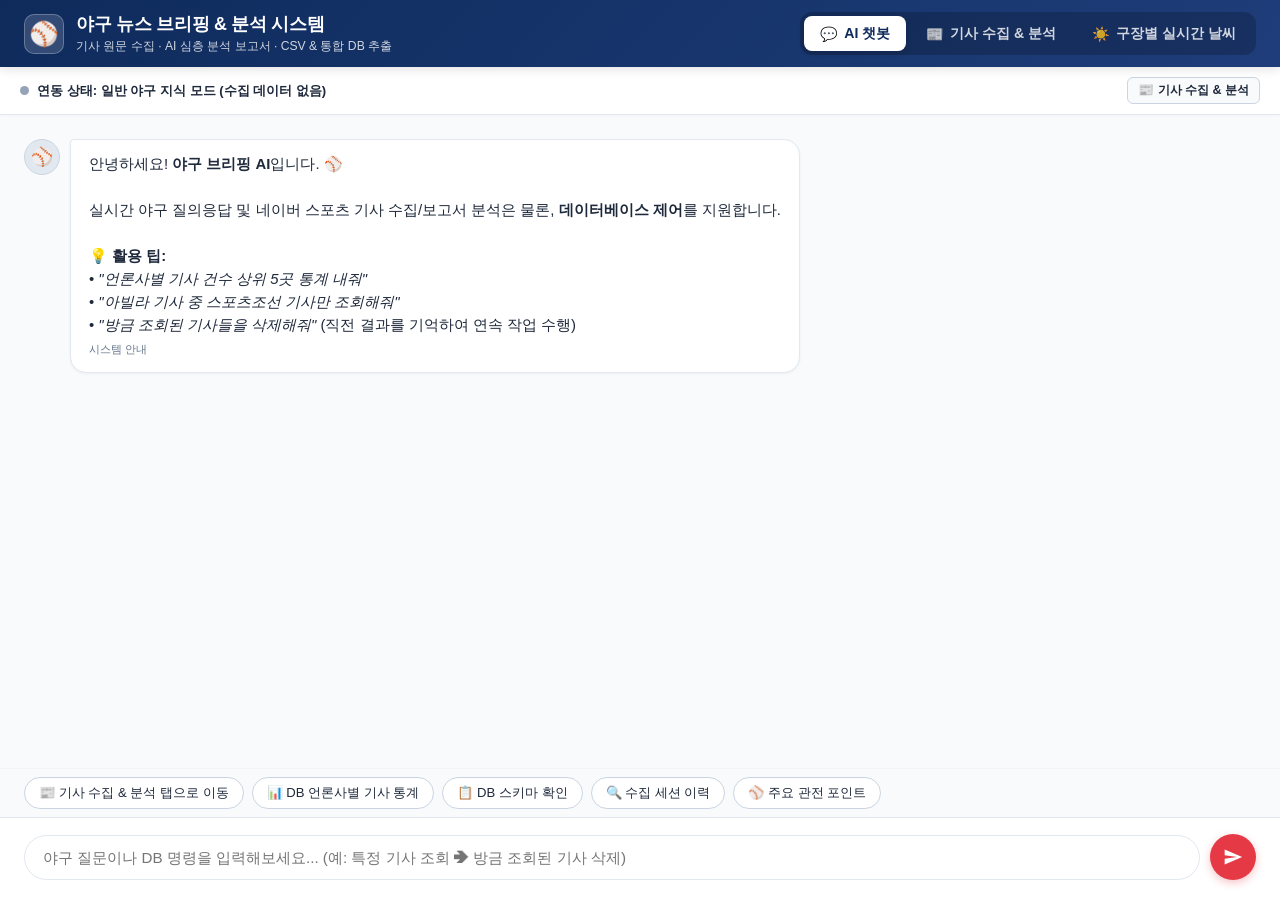
==== commit bf2c8eaa: "수정: 챗봇 환영 메시지 문구 간결화" ====
--- a/src/mini_project_0909/ui/index.html
+++ b/src/mini_project_0909/ui/index.html
@@ -54,7 +54,7 @@
                             <div class="bubble">
                                 안녕하세요! <strong>야구 브리핑 AI</strong>입니다. ⚾<br><br>
                                 실시간 야구 질의응답 및 네이버 스포츠 기사 수집/보고서 분석은 물론, 
-                                <strong>SQLAlchemy 2.0 기반 자연어 데이터베이스 제어</strong>를 지원합니다.<br><br>
+                                <strong>데이터베이스 제어</strong>를 지원합니다.<br><br>
                                 💡 <strong>활용 팁:</strong><br>
                                 • <em>"언론사별 기사 건수 상위 5곳 통계 내줘"</em><br>
                                 • <em>"아빌라 기사 중 스포츠조선 기사만 조회해줘"</em><br>
@@ -214,21 +214,55 @@
                 <div class="weather-dashboard-header">
                     <div class="weather-header-left">
                         <div class="weather-title">
-                            <span>☀️</span>
-                            <span>KBO 전국 구장 실시간 기상정보</span>
+                            <span id="weatherHeaderIcon">☀️</span>
+                            <span id="weatherHeaderTitle">KBO 전국 구장 실시간 기상정보</span>
                         </div>
                         <span class="weather-time-badge" id="weatherTimeBadge">기상청 발표 기준</span>
                     </div>
 
                     <div class="weather-header-actions">
+                        <!-- 날씨 모드 전환 (실시간 vs DB 기록 이력) -->
+                        <div class="weather-mode-segment">
+                            <button class="mode-seg-btn active" id="modeBtn-live" onclick="switchWeatherMode('live')">
+                                <span class="live-dot"></span> 실시간 관측
+                            </button>
+                            <button class="mode-seg-btn" id="modeBtn-history" onclick="switchWeatherMode('history')">
+                                📅 날씨 기록 이력
+                            </button>
+                        </div>
+
+                        <!-- 구장 필터 (전체/정규/제2) -->
                         <div class="weather-filter-group">
-                            <button class="filter-btn active" id="filterBtn-all" onclick="filterStadiums('all')">전체 구장 (11)</button>
-                            <button class="filter-btn" id="filterBtn-main" onclick="filterStadiums('main')">정규 구장 (9)</button>
+                            <button class="filter-btn active" id="filterBtn-all" onclick="filterStadiums('all')">전체 (11)</button>
+                            <button class="filter-btn" id="filterBtn-main" onclick="filterStadiums('main')">정규 (9)</button>
                             <button class="filter-btn" id="filterBtn-secondary" onclick="filterStadiums('secondary')">제2구장 (2)</button>
                         </div>
-                        <button class="btn btn-primary" id="btnRefreshWeather" onclick="loadStadiumWeather(true)">
-                            <span>🔄</span> 날씨 새로고침
+
+                        <!-- 액션 버튼들 -->
+                        <div class="weather-action-buttons">
+                            <button class="btn btn-secondary" id="btnSaveWeatherDb" onclick="saveCurrentWeatherToDatabase()" title="현재 날씨 관측치를 DB에 즉시 영구 저장">
+                                <span>💾</span> 현재 날씨 DB 저장
+                            </button>
+                            <button class="btn btn-primary" id="btnRefreshWeather" onclick="loadStadiumWeather(true)">
+                                <span>🔄</span> 새로고침
+                            </button>
+                        </div>
+                    </div>
+                </div>
+
+                <!-- 과거 날씨 이력 조회 컨트롤 바 (이력 모드 활성화 시 표시) -->
+                <div class="weather-history-bar" id="weatherHistoryBar" style="display: none;">
+                    <div class="history-bar-left">
+                        <span class="history-bar-label">📅 관측 기록 선택:</span>
+                        <select class="history-select" id="selectWeatherHistoryDate" onchange="onWeatherHistorySelectChange()">
+                            <option value="">기록 불러오는 중...</option>
+                        </select>
+                        <button class="btn btn-sm btn-outline" onclick="loadSelectedWeatherHistory()">
+                            <span>🔍</span> 이력 조회
                         </button>
+                    </div>
+                    <div class="history-bar-right">
+                        <span class="history-info-badge" id="weatherHistoryCountBadge">저장된 기록: 0건</span>
                     </div>
                 </div>
 
--- a/src/mini_project_0909/ui/style.css
+++ b/src/mini_project_0909/ui/style.css
@@ -941,6 +941,107 @@
             display: flex;
             align-items: center;
             gap: 12px;
+            flex-wrap: wrap;
+        }
+
+        .weather-mode-segment {
+            display: flex;
+            background: #e2e8f0;
+            padding: 3px;
+            border-radius: 8px;
+            gap: 2px;
+        }
+
+        .mode-seg-btn {
+            background: transparent;
+            border: none;
+            padding: 6px 14px;
+            font-size: 0.8rem;
+            font-weight: 700;
+            color: #475569;
+            border-radius: 6px;
+            cursor: pointer;
+            display: flex;
+            align-items: center;
+            gap: 6px;
+            transition: all 0.2s ease;
+        }
+
+        .mode-seg-btn.active {
+            background: #ffffff;
+            color: var(--primary-color);
+            box-shadow: 0 1px 4px rgba(0,0,0,0.08);
+        }
+
+        .live-dot {
+            width: 8px;
+            height: 8px;
+            border-radius: 50%;
+            background: #10b981;
+            animation: pulse-dot 1.8s infinite;
+        }
+
+        @keyframes pulse-dot {
+            0% { transform: scale(0.95); opacity: 0.8; }
+            50% { transform: scale(1.2); opacity: 1; }
+            100% { transform: scale(0.95); opacity: 0.8; }
+        }
+
+        .weather-action-buttons {
+            display: flex;
+            align-items: center;
+            gap: 8px;
+        }
+
+        .weather-history-bar {
+            display: flex;
+            justify-content: space-between;
+            align-items: center;
+            padding: 10px 16px;
+            background: #f8fafc;
+            border-top: 1px solid #e2e8f0;
+            border-bottom: 1px solid #e2e8f0;
+            animation: fadeIn 0.3s ease;
+            flex-wrap: wrap;
+            gap: 10px;
+        }
+
+        .history-bar-left {
+            display: flex;
+            align-items: center;
+            gap: 10px;
+            flex-wrap: wrap;
+        }
+
+        .history-bar-label {
+            font-size: 0.82rem;
+            font-weight: 700;
+            color: #334155;
+        }
+
+        .history-select {
+            padding: 6px 12px;
+            font-size: 0.82rem;
+            border-radius: 6px;
+            border: 1px solid #cbd5e1;
+            background: #ffffff;
+            color: #0f172a;
+            font-weight: 600;
+            outline: none;
+            cursor: pointer;
+        }
+
+        .history-select:focus {
+            border-color: var(--primary-color);
+        }
+
+        .history-info-badge {
+            font-size: 0.78rem;
+            font-weight: 600;
+            color: #64748b;
+            background: #e2e8f0;
+            padding: 4px 10px;
+            border-radius: 14px;
         }
 
         .weather-filter-group {
